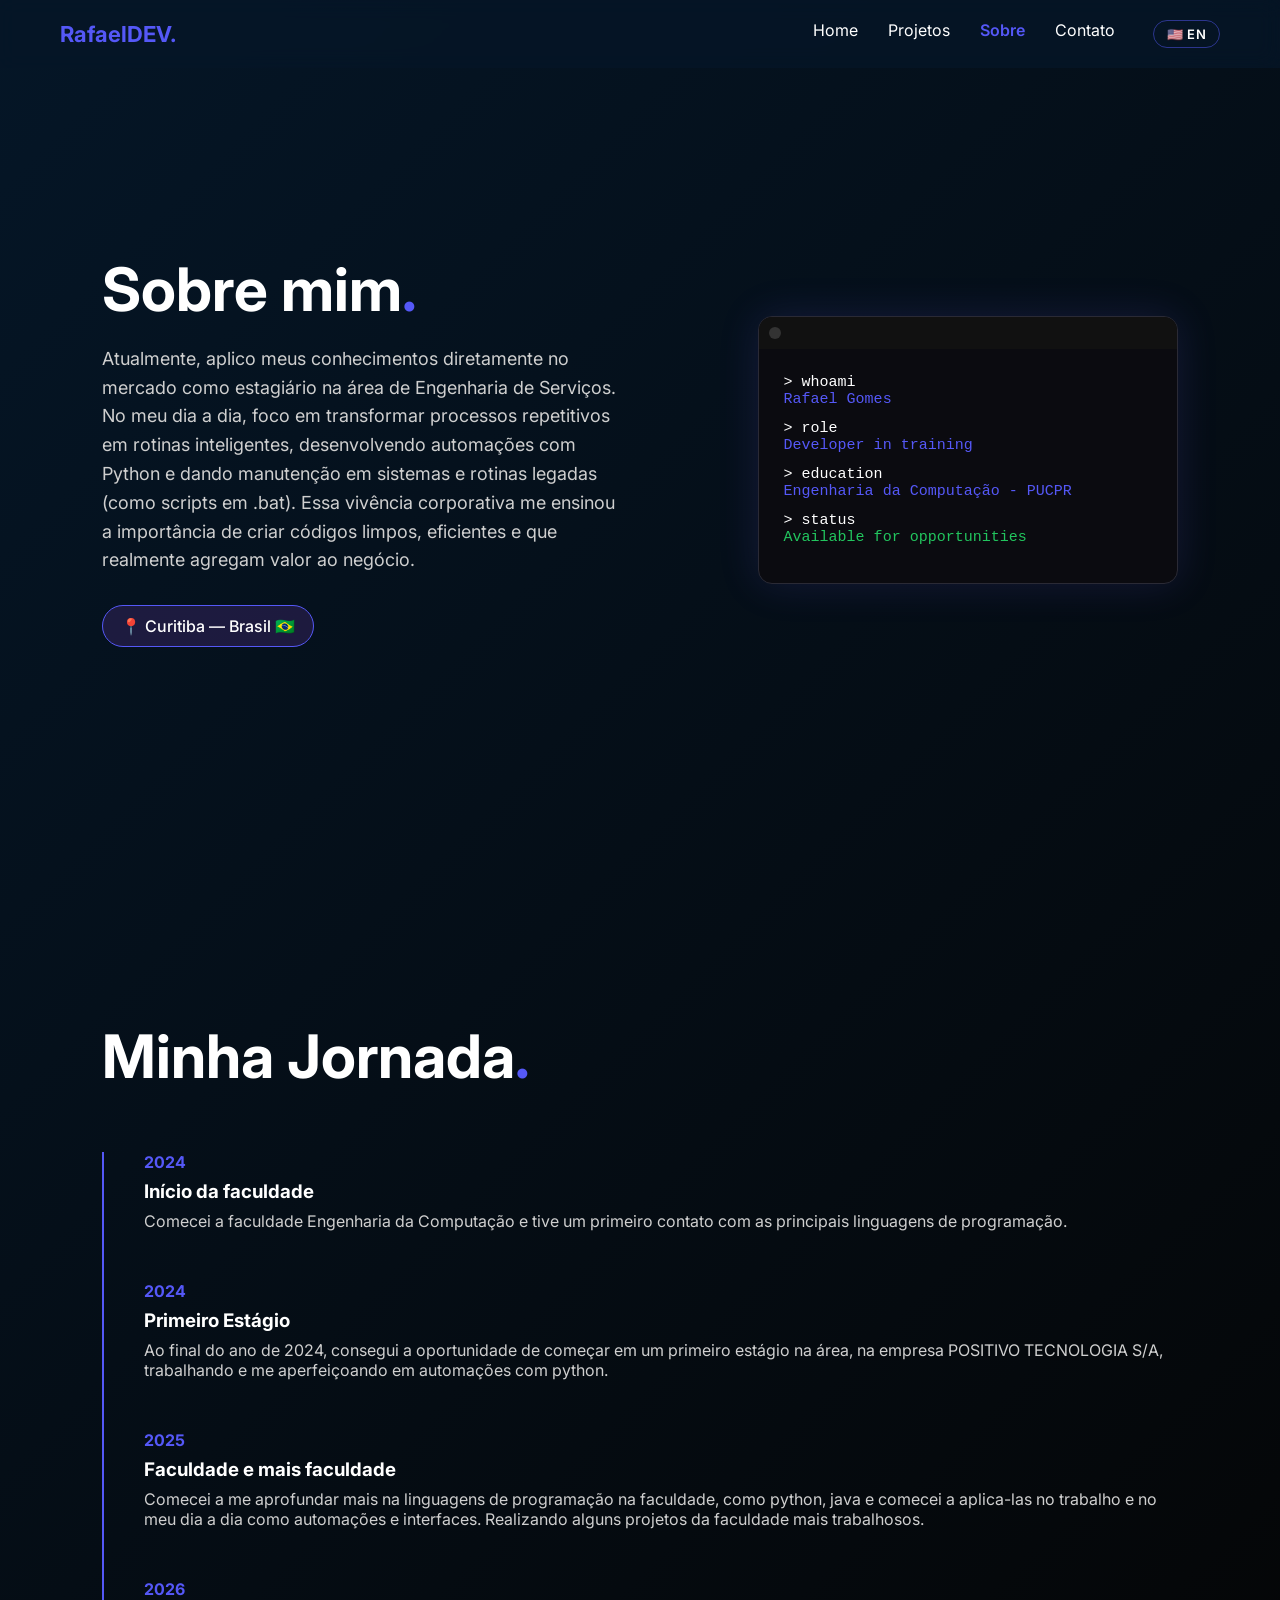
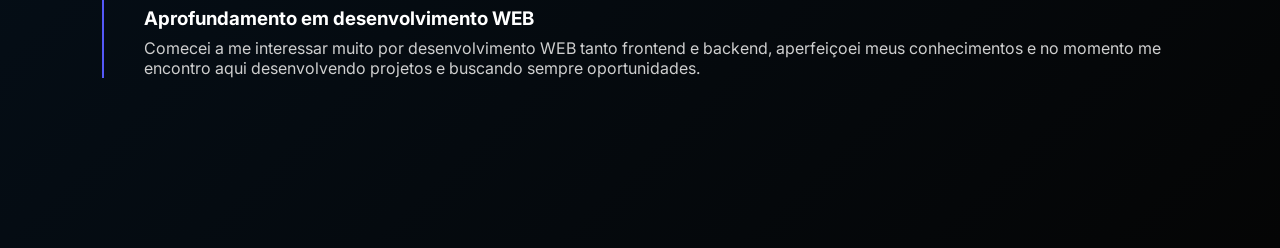
==== about.html @ 9027e3bb "novo design porjetos, tradução, estrutura de arquivos" ====
<!DOCTYPE html>
<html lang="pt-br">

<head>
    <meta charset="UTF-8">
    <meta name="viewport" content="width=device-width, initial-scale=1.0">
    <title>Sobre — Rafael Gomes</title>
    <meta name="description" content="Saiba mais sobre Rafael Gomes: estudante de Engenharia da Computação na PUCPR, estagiário na Positivo Tecnologia e desenvolvedor full stack em formação.">
    <meta property="og:title" content="Sobre — Rafael Gomes">
    <meta property="og:description" content="Saiba mais sobre Rafael Gomes: estudante de Engenharia da Computação na PUCPR, estagiário na Positivo Tecnologia e desenvolvedor full stack em formação.">
    <meta property="og:type" content="website">

    <link rel="icon" type="image/jpeg" href="images/logo.jpeg">
    <link href="https://fonts.googleapis.com/css2?family=Inter:wght@300;500;700&display=swap" rel="stylesheet">

    <link rel="stylesheet" href="css/about.css">
    <script src="js/animations.js" defer></script>
    <script src="js/i18n.js" defer></script>
    <script src="js/navbar.js" defer></script>
</head>

<body class="page-about">

    <nav class="navbar">
        <h1 class="logo"><a href="index.html">RafaelDEV.</a></h1>

        <button class="hamburger" aria-label="Open menu" aria-expanded="false">
            <span></span>
            <span></span>
            <span></span>
        </button>

        <ul class="menu">
            <li><a href="index.html">Home</a></li>
            <li><a href="projects.html">Projetos</a></li>
            <li><a href="about.html">Sobre</a></li>
            <li><a href="contact.html">Contato</a></li>
        </ul>
    </nav>

    <!-- HERO SOBRE -->

    <section class="about-hero">
        <div class="hero-left">

            <h1>Sobre mim<span>.</span></h1>

            <p class="hero-descripition">
                Atualmente, aplico meus conhecimentos diretamente no mercado como estagiário na área de Engenharia de
                Serviços. No meu dia a dia, foco em transformar processos repetitivos em rotinas inteligentes,
                desenvolvendo automações com Python e dando manutenção em sistemas e rotinas legadas (como scripts em
                .bat). Essa vivência corporativa me ensinou a importância de criar códigos limpos, eficientes e que
                realmente agregam valor ao negócio.
            </p>

            <div class="location-badge">
                📍 Curitiba — Brasil 🇧🇷
            </div>

        </div>

        <!-- TERMINAL DEV -->

        <div class="hero-terminal">

            <div class="terminal-header">
                <span><span><span></span></span></span>
            </div>

            <div class="terminal-body">
                <p>> whoami</p>
                <p class="highlight">Rafael Gomes</p>

                <p>> role</p>
                <p class="highlight">Developer in training</p>

                <p>> education</p>
                <p class="highlight">Engenharia da Computação - PUCPR</p>

                <p>> status</p>
                <p class="highlight online">Available for opportunities</p>
            </div>

        </div>
    </section>

    <!-- TIMELINE -->

    <section class="timeline">

        <h2>Minha Jornada<span>.</span></h2>

        <div class="timeline-container">

            <div class="timeline-item">
                <span class="year">2024</span>
                <h3>Início da faculdade</h3>
                <p>Comecei a faculdade Engenharia da Computação e tive um primeiro contato com as principais
                    linguagens
                    de programação.</p>
            </div>

            <div class="timeline-item">
                <span class="year">2024</span>
                <h3>Primeiro Estágio</h3>
                <p>Ao final do ano de 2024, consegui a oportunidade de começar em um primeiro estágio na área, na
                    empresa POSITIVO TECNOLOGIA S/A, trabalhando e me aperfeiçoando em automações com python.</p>
            </div>

            <div class="timeline-item">
                <span class="year">2025</span>
                <h3>Faculdade e mais faculdade</h3>
                <p>Comecei a me aprofundar mais na linguagens de programação na faculdade, como python, java e
                    comecei a aplica-las no trabalho e no meu dia a dia como automações e interfaces. Realizando alguns
                    projetos da faculdade mais trabalhosos.
                </p>
            </div>

            <div class="timeline-item">
                <span class="year">2026</span>
                <h3>Aprofundamento em desenvolvimento WEB </h3>
                <p>Comecei a me interessar muito por desenvolvimento WEB tanto frontend e backend, aperfeiçoei meus
                    conhecimentos
                    e no momento me encontro aqui desenvolvendo projetos e buscando sempre oportunidades.
                </p>
            </div>





        </div>

    </section>




</body>

</html>
---- css/about.css ----
* {
    margin: 0;
    padding: 0;
    box-sizing: border-box;
}

html {
    scroll-behavior: smooth;
    background: #050505;
    opacity: 0;
    transition: opacity 0.45s ease;
}




.page-about {
    font-family: 'Inter', sans-serif;
    background: linear-gradient(135deg, #051627 0%, #050505 100%);
    color: white;
}

/* NAVBAR */

.navbar .logo a {
    color: #5558f7;
    text-decoration: none;
    transition: 0.3s;
}

.navbar .logo a:hover {
    color: #3336ea;
}

.navbar {
    position: fixed;
    top: 0;
    width: 100%;
    padding: 20px 60px;
    display: flex;
    justify-content: space-between;
    align-items: center;
    background: rgba(5, 22, 39, 0.8);
    backdrop-filter: blur(10px);
    z-index: 1000;
}

.logo {
    font-size: 22px;
    font-weight: 700;
    color: #5558f7;
}

.menu {
    list-style: none;
    display: flex;
    gap: 30px;
}

.menu a {
    text-decoration: none;
    color: white;
}

.menu a:hover {
    color: #5558f7;
}

/* HERO SOBRE */

.about-hero {
    display: flex;
    align-items: center;
    justify-content: space-between;
    padding: 140px 8%;
    min-height: 100vh;
    gap: 60px;
}

/* LADO ESQUERDO */

.hero-left {
    max-width: 520px;
}

.hero-left h1 {
    font-size: 60px;
    margin-bottom: 20px;
}

.hero-left span {
    color: #5558f7;
}

.hero-descripition {
    font-size: 18px;
    color: #cfcfcf;
    line-height: 1.6;
    margin-bottom: 30px;
}

.location-badge {
    display: inline-block;
    padding: 10px 18px;
    border-radius: 999px;
    background: rgba(168, 85, 247, 0.15);
    border: 1px solid #5558f7;
    font-weight: 500;
}

/* TERMINAL */

.hero-terminal {
    width: 420px;
    background: #0b0b10;
    border-radius: 14px;
    border: 1px solid #2a2a35;
    box-shadow: 0 0 40px rgba(115, 85, 247, 0.15);
    overflow: hidden;
}

.terminal-header {
    background: #111;
    padding: 10px;
    display: flex;
    gap: 6px;
}

.terminal-header span {
    width: 12px;
    height: 12px;
    border-radius: 50%;
    background: #333;

}

.terminal-body {
    padding: 25px;
    font-family: monospace;
    font-size: 15px;
}

.highlight {
    color: #5558f7;
    margin-bottom: 12px;
}

.online {
    color: #22c55e;
}

/* TIMELINE */

.timeline {
    padding: 120px 8%;

}

.timeline h2 {
    font-size: 60px;
    margin-bottom: 60px;
}

.timeline h2 span {
    color: #5558f7;
}

.timeline-container {
    border-left: 2px solid #5558f7;
    padding-left: 40px;
}

.timeline-item {
    margin-bottom: 50px;
    position: relative;
    list-style: none;
}

.timeline-item::before {
    content: "";
    position: absolute;
    left: -49;
    top: 6px;
    width: 14px;
    height: 14px;
    background: #5558f7;
    border-radius: 50%;
    list-style: none;
    display: none;
}

.year {
    font-weight: 700;
    color: #5558f7;
    list-style: none;

}

.timeline-item h3 {
    margin: 8px 0;
    list-style: none;

}

.timeline-item p {
    color: #cfcfcf;
    list-style: none;

}

/* HAMBURGER */

.hamburger {
  display: none;
  flex-direction: column;
  justify-content: center;
  gap: 5px;
  background: none;
  border: none;
  cursor: pointer;
  padding: 4px;
  z-index: 1100;
}

.hamburger span {
  display: block;
  width: 24px;
  height: 2px;
  background: white;
  border-radius: 2px;
  transition: 0.3s;
}

.hamburger.open span:nth-child(1) { transform: translateY(7px) rotate(45deg); }
.hamburger.open span:nth-child(2) { opacity: 0; }
.hamburger.open span:nth-child(3) { transform: translateY(-7px) rotate(-45deg); }

/* ================= RESPONSIVO SOBRE ================= */

@media (max-width: 900px) {

  .hamburger {
    display: flex;
  }

  .navbar {
    flex-direction: row;
    justify-content: space-between;
    align-items: center;
    padding: 18px 24px;
  }

  .menu {
    display: none;
    position: absolute;
    top: 100%;
    left: 0;
    width: 100%;
    flex-direction: column;
    align-items: center;
    gap: 0;
    background: rgba(5, 22, 39, 0.97);
    backdrop-filter: blur(10px);
    padding: 20px 0;
    border-top: 1px solid #1f1f1f;
  }

  .menu.open {
    display: flex;
  }

  .menu li {
    width: 100%;
    text-align: center;
  }

  .menu a {
    display: block;
    padding: 14px 0;
    font-size: 1.1rem;
  }

  /* Hero Sobre */
  .about-hero {
    flex-direction: column;
    text-align: center;
    padding: 140px 20px 60px;
    min-height: auto;
  }

  .hero-left h1 {
    font-size: 42px;
  }

  .hero-terminal {
    width: 100%;
    max-width: 100%;
  }

  .timeline {
    padding: 60px 20px;
  }
  .timeline h2 {
    font-size: 40px;
    text-align: center;
  }
  .timeline-container {
    border-left: none;
    padding-left: 0;
    text-align: center;
  }
}

@media (max-width: 400px) {
  .hero-left h1 {
    font-size: 32px;
  }
  .timeline h2 {
    font-size: 30px;
  }
  .terminal-body {
    font-size: 13px;
    padding: 18px;
  }
}
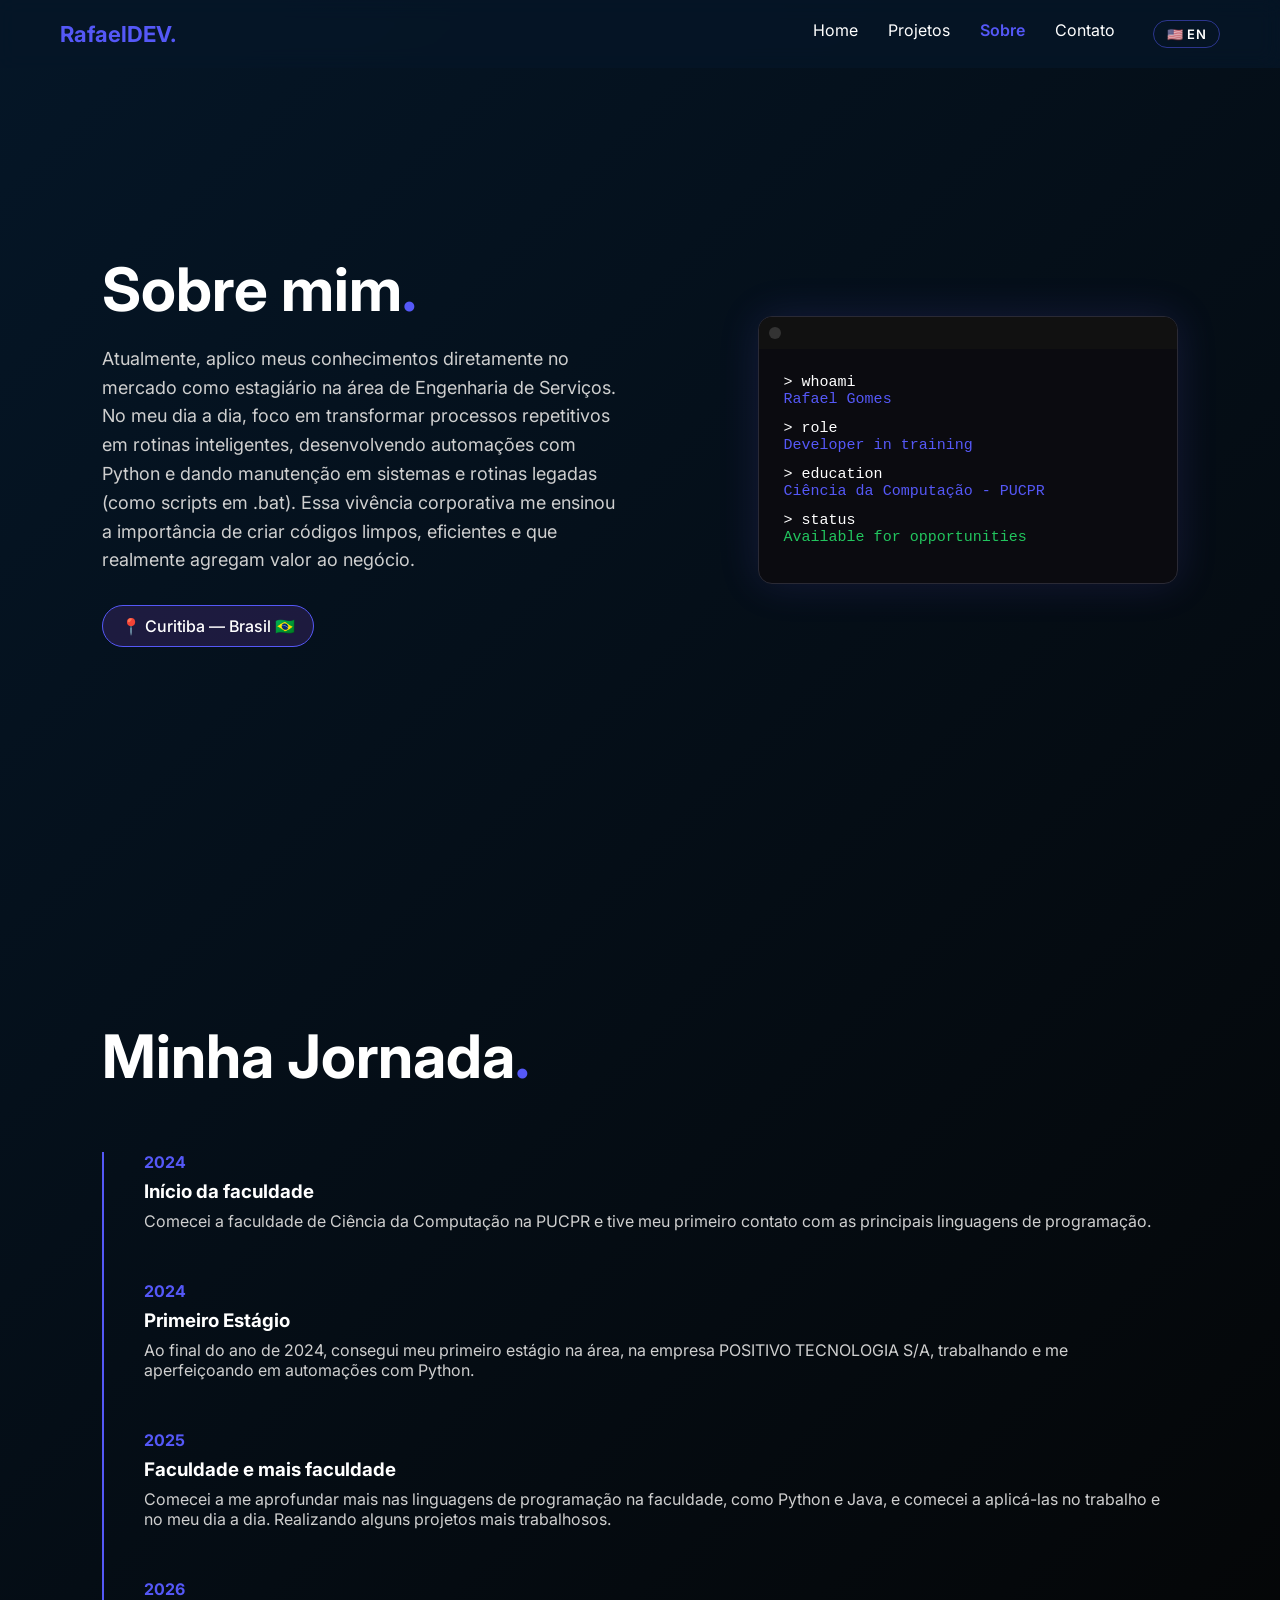
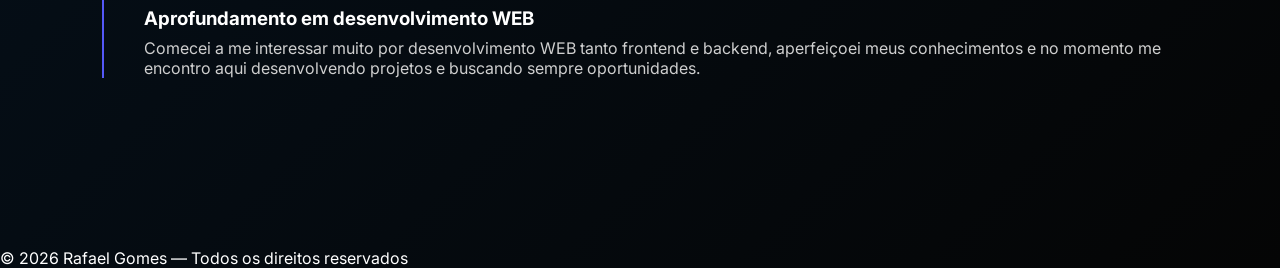
==== commit 52cf289f: "feat: adiciona F1 HUB e BrainHub, corrige curso e expande i18n" ====
--- a/about.html
+++ b/about.html
@@ -5,9 +5,9 @@
     <meta charset="UTF-8">
     <meta name="viewport" content="width=device-width, initial-scale=1.0">
     <title>Sobre — Rafael Gomes</title>
-    <meta name="description" content="Saiba mais sobre Rafael Gomes: estudante de Engenharia da Computação na PUCPR, estagiário na Positivo Tecnologia e desenvolvedor full stack em formação.">
+    <meta name="description" content="Saiba mais sobre Rafael Gomes: estudante de Ciência da Computação na PUCPR, estagiário na Positivo Tecnologia e desenvolvedor full stack em formação.">
     <meta property="og:title" content="Sobre — Rafael Gomes">
-    <meta property="og:description" content="Saiba mais sobre Rafael Gomes: estudante de Engenharia da Computação na PUCPR, estagiário na Positivo Tecnologia e desenvolvedor full stack em formação.">
+    <meta property="og:description" content="Saiba mais sobre Rafael Gomes: estudante de Ciência da Computação na PUCPR, estagiário na Positivo Tecnologia e desenvolvedor full stack em formação.">
     <meta property="og:type" content="website">
 
     <link rel="icon" type="image/jpeg" href="images/logo.jpeg">
@@ -75,7 +75,7 @@
                 <p class="highlight">Developer in training</p>
 
                 <p>> education</p>
-                <p class="highlight">Engenharia da Computação - PUCPR</p>
+                <p class="highlight">Ciência da Computação - PUCPR</p>
 
                 <p>> status</p>
                 <p class="highlight online">Available for opportunities</p>
@@ -95,25 +95,19 @@
             <div class="timeline-item">
                 <span class="year">2024</span>
                 <h3>Início da faculdade</h3>
-                <p>Comecei a faculdade Engenharia da Computação e tive um primeiro contato com as principais
-                    linguagens
-                    de programação.</p>
+                <p>Comecei a faculdade de Ciência da Computação na PUCPR e tive meu primeiro contato com as principais linguagens de programação.</p>
             </div>
 
             <div class="timeline-item">
                 <span class="year">2024</span>
                 <h3>Primeiro Estágio</h3>
-                <p>Ao final do ano de 2024, consegui a oportunidade de começar em um primeiro estágio na área, na
-                    empresa POSITIVO TECNOLOGIA S/A, trabalhando e me aperfeiçoando em automações com python.</p>
+                <p>Ao final do ano de 2024, consegui meu primeiro estágio na área, na empresa POSITIVO TECNOLOGIA S/A, trabalhando e me aperfeiçoando em automações com Python.</p>
             </div>
 
             <div class="timeline-item">
                 <span class="year">2025</span>
                 <h3>Faculdade e mais faculdade</h3>
-                <p>Comecei a me aprofundar mais na linguagens de programação na faculdade, como python, java e
-                    comecei a aplica-las no trabalho e no meu dia a dia como automações e interfaces. Realizando alguns
-                    projetos da faculdade mais trabalhosos.
-                </p>
+                <p>Comecei a me aprofundar mais nas linguagens de programação na faculdade, como Python e Java, e comecei a aplicá-las no trabalho e no meu dia a dia. Realizando alguns projetos mais trabalhosos.</p>
             </div>
 
             <div class="timeline-item">
@@ -133,8 +127,10 @@
 
     </section>
 
-
-
+    <!-- ===== FOOTER ===== -->
+    <footer>
+        <p>© 2026 Rafael Gomes — Todos os direitos reservados</p>
+    </footer>
 
 </body>
 
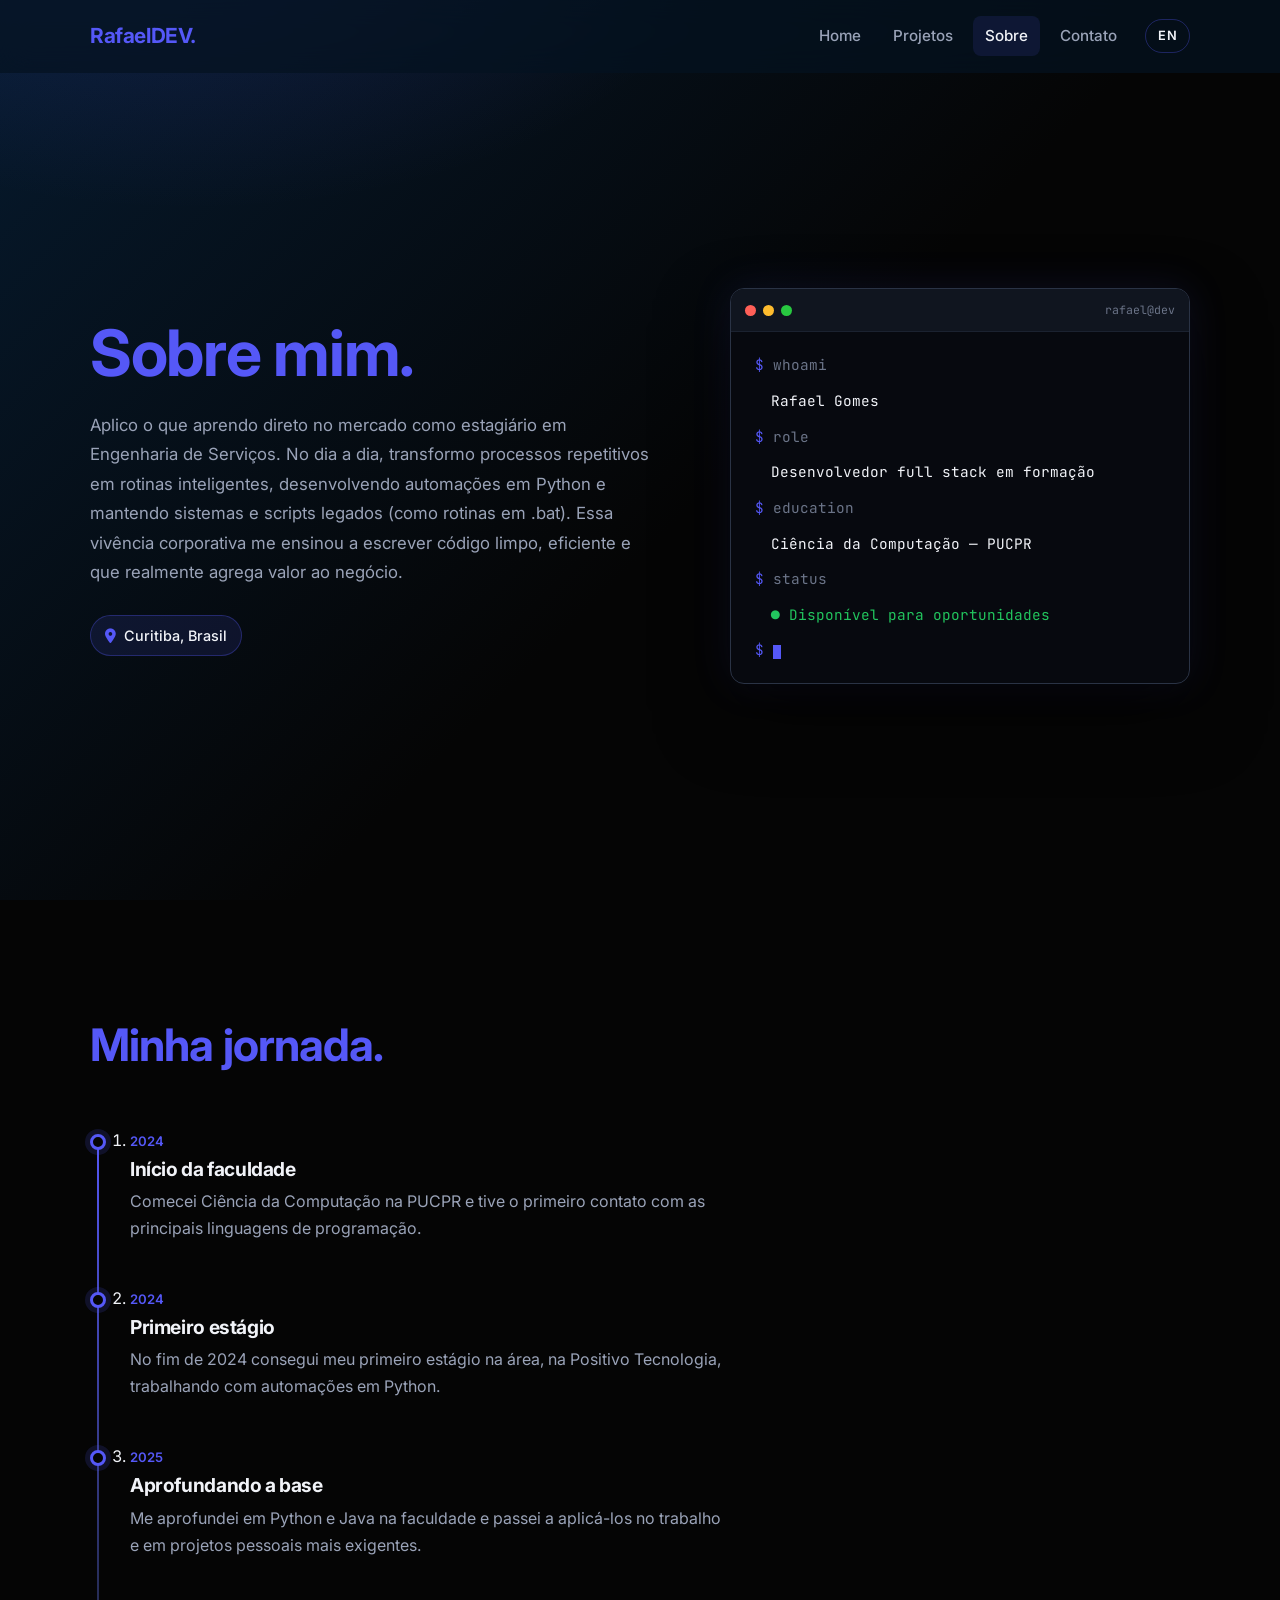
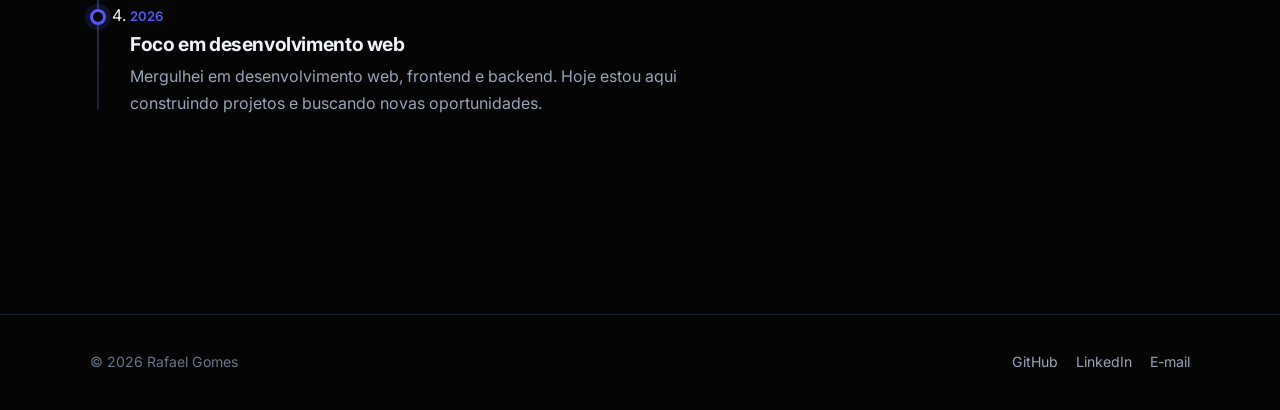
==== commit b7ba07bf: "Refatora portfolio: CSS/JS unificados, i18n e imagens otimizadas" ====
--- a/about.html
+++ b/about.html
@@ -1,137 +1,116 @@
 <!DOCTYPE html>
-<html lang="pt-br">
+<html lang="pt-BR">
+<head>
+  <meta charset="UTF-8">
+  <meta name="viewport" content="width=device-width, initial-scale=1.0">
+  <title>Sobre — Rafael Gomes</title>
+  <meta name="description" content="Quem é Rafael Gomes: estudante de Ciência da Computação na PUCPR, estagiário em Engenharia de Serviços na Positivo Tecnologia e desenvolvedor full stack em formação.">
+  <meta name="theme-color" content="#050505">
+  <link rel="canonical" href="https://rafaelgomes-dev.github.io/portfolio-WEB/about.html">
+  <meta property="og:title" content="Sobre — Rafael Gomes">
+  <meta property="og:description" content="Estudante de Ciência da Computação na PUCPR, estagiário na Positivo Tecnologia e desenvolvedor full stack em formação.">
+  <meta property="og:type" content="website">
+  <meta property="og:image" content="https://rafaelgomes-dev.github.io/portfolio-WEB/images/profile.jpg">
 
-<head>
-    <meta charset="UTF-8">
-    <meta name="viewport" content="width=device-width, initial-scale=1.0">
-    <title>Sobre — Rafael Gomes</title>
-    <meta name="description" content="Saiba mais sobre Rafael Gomes: estudante de Ciência da Computação na PUCPR, estagiário na Positivo Tecnologia e desenvolvedor full stack em formação.">
-    <meta property="og:title" content="Sobre — Rafael Gomes">
-    <meta property="og:description" content="Saiba mais sobre Rafael Gomes: estudante de Ciência da Computação na PUCPR, estagiário na Positivo Tecnologia e desenvolvedor full stack em formação.">
-    <meta property="og:type" content="website">
-
-    <link rel="icon" type="image/jpeg" href="images/logo.jpeg">
-    <link href="https://fonts.googleapis.com/css2?family=Inter:wght@300;500;700&display=swap" rel="stylesheet">
-
-    <link rel="stylesheet" href="css/about.css">
-    <script src="js/animations.js" defer></script>
-    <script src="js/i18n.js" defer></script>
-    <script src="js/navbar.js" defer></script>
+  <link rel="icon" type="image/jpeg" href="images/logo.jpeg">
+  <link rel="preconnect" href="https://fonts.googleapis.com">
+  <link rel="preconnect" href="https://fonts.gstatic.com" crossorigin>
+  <link href="https://fonts.googleapis.com/css2?family=Inter:wght@400;500;600;700&family=JetBrains+Mono:wght@400;500&display=swap" rel="stylesheet">
+  <link rel="stylesheet" href="https://cdnjs.cloudflare.com/ajax/libs/font-awesome/6.5.1/css/all.min.css">
+  <link rel="stylesheet" href="css/base.css">
+  <link rel="stylesheet" href="css/about.css">
+  <script src="js/i18n.js" defer></script>
+  <script src="js/main.js" defer></script>
 </head>
 
-<body class="page-about">
+<body>
 
-    <nav class="navbar">
-        <h1 class="logo"><a href="index.html">RafaelDEV.</a></h1>
+  <header class="site-header">
+    <nav class="navbar container" aria-label="Principal">
+      <a href="index.html" class="logo">RafaelDEV.</a>
 
-        <button class="hamburger" aria-label="Open menu" aria-expanded="false">
-            <span></span>
-            <span></span>
-            <span></span>
-        </button>
+      <button class="hamburger" aria-label="Abrir menu" aria-expanded="false" aria-controls="menu">
+        <span></span><span></span><span></span>
+      </button>
 
-        <ul class="menu">
-            <li><a href="index.html">Home</a></li>
-            <li><a href="projects.html">Projetos</a></li>
-            <li><a href="about.html">Sobre</a></li>
-            <li><a href="contact.html">Contato</a></li>
-        </ul>
+      <ul class="menu" id="menu">
+        <li><a href="index.html" data-i18n="nav.home">Home</a></li>
+        <li><a href="projects.html" data-i18n="nav.projects">Projetos</a></li>
+        <li><a href="about.html" aria-current="page" data-i18n="nav.about">Sobre</a></li>
+        <li><a href="contact.html" data-i18n="nav.contact">Contato</a></li>
+        <li><button class="lang-toggle" id="lang-toggle" aria-label="Alternar idioma">EN</button></li>
+      </ul>
     </nav>
+  </header>
 
-    <!-- HERO SOBRE -->
+  <main>
 
-    <section class="about-hero">
-        <div class="hero-left">
+    <section class="about-hero container">
+      <div class="about-text">
+        <h1><span data-i18n="about.title">Sobre mim</span><span>.</span></h1>
+        <p class="about-desc" data-i18n="about.desc">
+          Aplico o que aprendo direto no mercado como estagiário em Engenharia de Serviços. No dia a dia, transformo processos repetitivos em rotinas inteligentes, desenvolvendo automações em Python e mantendo sistemas e scripts legados (como rotinas em .bat). Essa vivência corporativa me ensinou a escrever código limpo, eficiente e que realmente agrega valor ao negócio.
+        </p>
+        <span class="location"><i class="fa-solid fa-location-dot"></i><span data-i18n="about.location">Curitiba, Brasil</span></span>
+      </div>
 
-            <h1>Sobre mim<span>.</span></h1>
-
-            <p class="hero-descripition">
-                Atualmente, aplico meus conhecimentos diretamente no mercado como estagiário na área de Engenharia de
-                Serviços. No meu dia a dia, foco em transformar processos repetitivos em rotinas inteligentes,
-                desenvolvendo automações com Python e dando manutenção em sistemas e rotinas legadas (como scripts em
-                .bat). Essa vivência corporativa me ensinou a importância de criar códigos limpos, eficientes e que
-                realmente agregam valor ao negócio.
-            </p>
-
-            <div class="location-badge">
-                📍 Curitiba — Brasil 🇧🇷
-            </div>
-
+      <div class="terminal" aria-label="Resumo em formato de terminal">
+        <div class="terminal-bar"><span></span><span></span><span></span><em>rafael@dev</em></div>
+        <div class="terminal-body">
+          <p class="cmd">whoami</p>
+          <p class="out">Rafael Gomes</p>
+          <p class="cmd">role</p>
+          <p class="out" data-i18n="term.role">Desenvolvedor full stack em formação</p>
+          <p class="cmd">education</p>
+          <p class="out" data-i18n="term.education">Ciência da Computação — PUCPR</p>
+          <p class="cmd">status</p>
+          <p class="out ok" data-i18n="term.status">Disponível para oportunidades</p>
+          <p class="cmd cursor"></p>
         </div>
-
-        <!-- TERMINAL DEV -->
-
-        <div class="hero-terminal">
-
-            <div class="terminal-header">
-                <span><span><span></span></span></span>
-            </div>
-
-            <div class="terminal-body">
-                <p>> whoami</p>
-                <p class="highlight">Rafael Gomes</p>
-
-                <p>> role</p>
-                <p class="highlight">Developer in training</p>
-
-                <p>> education</p>
-                <p class="highlight">Ciência da Computação - PUCPR</p>
-
-                <p>> status</p>
-                <p class="highlight online">Available for opportunities</p>
-            </div>
-
-        </div>
+      </div>
     </section>
 
-    <!-- TIMELINE -->
+    <section class="section">
+      <div class="container">
+        <h2 class="section-title"><span data-i18n="journey.title">Minha jornada</span><span>.</span></h2>
 
-    <section class="timeline">
-
-        <h2>Minha Jornada<span>.</span></h2>
-
-        <div class="timeline-container">
-
-            <div class="timeline-item">
-                <span class="year">2024</span>
-                <h3>Início da faculdade</h3>
-                <p>Comecei a faculdade de Ciência da Computação na PUCPR e tive meu primeiro contato com as principais linguagens de programação.</p>
-            </div>
-
-            <div class="timeline-item">
-                <span class="year">2024</span>
-                <h3>Primeiro Estágio</h3>
-                <p>Ao final do ano de 2024, consegui meu primeiro estágio na área, na empresa POSITIVO TECNOLOGIA S/A, trabalhando e me aperfeiçoando em automações com Python.</p>
-            </div>
-
-            <div class="timeline-item">
-                <span class="year">2025</span>
-                <h3>Faculdade e mais faculdade</h3>
-                <p>Comecei a me aprofundar mais nas linguagens de programação na faculdade, como Python e Java, e comecei a aplicá-las no trabalho e no meu dia a dia. Realizando alguns projetos mais trabalhosos.</p>
-            </div>
-
-            <div class="timeline-item">
-                <span class="year">2026</span>
-                <h3>Aprofundamento em desenvolvimento WEB </h3>
-                <p>Comecei a me interessar muito por desenvolvimento WEB tanto frontend e backend, aperfeiçoei meus
-                    conhecimentos
-                    e no momento me encontro aqui desenvolvendo projetos e buscando sempre oportunidades.
-                </p>
-            </div>
-
-
-
-
-
-        </div>
-
+        <ol class="timeline">
+          <li class="timeline-item">
+            <time>2024</time>
+            <h3 data-i18n="tl1.title">Início da faculdade</h3>
+            <p data-i18n="tl1.desc">Comecei Ciência da Computação na PUCPR e tive o primeiro contato com as principais linguagens de programação.</p>
+          </li>
+          <li class="timeline-item">
+            <time>2024</time>
+            <h3 data-i18n="tl2.title">Primeiro estágio</h3>
+            <p data-i18n="tl2.desc">No fim de 2024 consegui meu primeiro estágio na área, na Positivo Tecnologia, trabalhando com automações em Python.</p>
+          </li>
+          <li class="timeline-item">
+            <time>2025</time>
+            <h3 data-i18n="tl3.title">Aprofundando a base</h3>
+            <p data-i18n="tl3.desc">Me aprofundei em Python e Java na faculdade e passei a aplicá-los no trabalho e em projetos pessoais mais exigentes.</p>
+          </li>
+          <li class="timeline-item">
+            <time>2026</time>
+            <h3 data-i18n="tl4.title">Foco em desenvolvimento web</h3>
+            <p data-i18n="tl4.desc">Mergulhei em desenvolvimento web, frontend e backend. Hoje estou aqui construindo projetos e buscando novas oportunidades.</p>
+          </li>
+        </ol>
+      </div>
     </section>
 
-    <!-- ===== FOOTER ===== -->
-    <footer>
-        <p>© 2026 Rafael Gomes — Todos os direitos reservados</p>
-    </footer>
+  </main>
+
+  <footer class="site-footer">
+    <div class="container">
+      <p data-i18n="footer">© 2026 Rafael Gomes</p>
+      <nav aria-label="Rodapé">
+        <a href="https://github.com/RafaelGomes-dev" target="_blank" rel="noopener">GitHub</a>
+        <a href="https://www.linkedin.com/in/rafael-gomes-1b91a6280" target="_blank" rel="noopener">LinkedIn</a>
+        <a href="mailto:rafinhagomes1231@gmail.com">E-mail</a>
+      </nav>
+    </div>
+  </footer>
 
 </body>
-
 </html>
--- a/css/base.css
+++ b/css/base.css
@@ -0,0 +1,467 @@
+:root {
+  --bg: #050505;
+  --bg-top: #061a2e;
+  --surface: #0b0f17;
+  --surface-2: #10151f;
+  --line: #1b2230;
+  --line-strong: #2a3345;
+  --text: #f1f3f8;
+  --muted: #9aa3b8;
+  --faint: #6b7488;
+  --accent: #5558f7;
+  --accent-strong: #3f42e6;
+  --accent-soft: rgba(85, 88, 247, 0.12);
+  --accent-line: rgba(85, 88, 247, 0.32);
+  --ok: #22c55e;
+  --radius-sm: 8px;
+  --radius: 14px;
+  --radius-lg: 20px;
+  --nav-h: 72px;
+  --container: 1100px;
+  --pad: clamp(20px, 5vw, 60px);
+  --font: 'Inter', system-ui, -apple-system, 'Segoe UI', sans-serif;
+  --mono: 'JetBrains Mono', ui-monospace, 'Cascadia Code', Consolas, monospace;
+  --ease: cubic-bezier(0.22, 1, 0.36, 1);
+}
+
+*,
+*::before,
+*::after {
+  margin: 0;
+  padding: 0;
+  box-sizing: border-box;
+}
+
+html {
+  scroll-behavior: smooth;
+  background: var(--bg);
+  -webkit-text-size-adjust: 100%;
+}
+
+html.is-leaving body {
+  opacity: 0;
+}
+
+body {
+  min-height: 100vh;
+  font-family: var(--font);
+  font-size: 16px;
+  line-height: 1.6;
+  color: var(--text);
+  background:
+    radial-gradient(900px 500px at 15% -10%, rgba(85, 88, 247, 0.16), transparent 60%),
+    linear-gradient(135deg, var(--bg-top) 0%, var(--bg) 55%);
+  background-attachment: fixed;
+  -webkit-font-smoothing: antialiased;
+  animation: page-in 0.45s var(--ease) both;
+  transition: opacity 0.3s ease;
+  overflow-x: hidden;
+}
+
+@keyframes page-in {
+  from { opacity: 0; }
+  to { opacity: 1; }
+}
+
+img,
+svg {
+  display: block;
+  max-width: 100%;
+}
+
+a {
+  color: inherit;
+  text-decoration: none;
+}
+
+button {
+  font: inherit;
+  color: inherit;
+  background: none;
+  border: 0;
+  cursor: pointer;
+}
+
+ul {
+  list-style: none;
+}
+
+h1, h2, h3 {
+  line-height: 1.15;
+  letter-spacing: -0.02em;
+  font-weight: 700;
+}
+
+:focus-visible {
+  outline: 2px solid var(--accent);
+  outline-offset: 3px;
+  border-radius: 4px;
+}
+
+::selection {
+  background: var(--accent);
+  color: #fff;
+}
+
+.container {
+  width: min(100% - 2 * var(--pad), var(--container));
+  margin-inline: auto;
+}
+
+.section {
+  padding-block: clamp(72px, 10vw, 120px);
+}
+
+.section-title {
+  font-size: clamp(2rem, 4.2vw, 2.8rem);
+  margin-bottom: clamp(32px, 5vw, 56px);
+}
+
+.section-title span {
+  color: var(--accent);
+}
+
+.section-head {
+  display: flex;
+  align-items: baseline;
+  justify-content: space-between;
+  gap: 16px;
+  flex-wrap: wrap;
+  margin-bottom: clamp(32px, 5vw, 56px);
+}
+
+.section-head .section-title {
+  margin-bottom: 0;
+}
+
+.link-arrow {
+  color: var(--accent);
+  font-weight: 500;
+  font-size: 0.95rem;
+  border-bottom: 1px solid transparent;
+  transition: border-color 0.2s;
+}
+
+.link-arrow:hover {
+  border-color: var(--accent);
+}
+
+.site-header {
+  position: fixed;
+  inset: 0 0 auto 0;
+  z-index: 1000;
+  background: rgba(5, 18, 32, 0.72);
+  backdrop-filter: blur(14px);
+  -webkit-backdrop-filter: blur(14px);
+  border-bottom: 1px solid transparent;
+  transition: border-color 0.25s, box-shadow 0.25s;
+}
+
+.site-header.is-scrolled {
+  border-color: var(--line);
+  box-shadow: 0 8px 30px rgba(0, 0, 0, 0.35);
+}
+
+.navbar {
+  height: var(--nav-h);
+  display: flex;
+  align-items: center;
+  justify-content: space-between;
+  gap: 24px;
+}
+
+.logo {
+  font-size: 1.3rem;
+  font-weight: 700;
+  color: var(--accent);
+  letter-spacing: -0.02em;
+  transition: color 0.2s;
+}
+
+.logo:hover {
+  color: #fff;
+}
+
+.menu {
+  display: flex;
+  align-items: center;
+  gap: 8px;
+}
+
+.menu a {
+  display: inline-block;
+  padding: 8px 12px;
+  border-radius: var(--radius-sm);
+  color: var(--muted);
+  font-weight: 500;
+  font-size: 0.95rem;
+  transition: color 0.2s, background 0.2s;
+}
+
+.menu a:hover {
+  color: var(--text);
+  background: rgba(255, 255, 255, 0.04);
+}
+
+.menu a[aria-current="page"] {
+  color: var(--text);
+  background: var(--accent-soft);
+}
+
+.lang-toggle {
+  margin-left: 8px;
+  padding: 6px 12px;
+  border: 1px solid var(--accent-line);
+  border-radius: 999px;
+  font-size: 0.8rem;
+  font-weight: 600;
+  letter-spacing: 0.03em;
+  color: var(--text);
+  transition: background 0.2s, border-color 0.2s;
+}
+
+.lang-toggle:hover {
+  background: var(--accent);
+  border-color: var(--accent);
+}
+
+.hamburger {
+  display: none;
+  flex-direction: column;
+  justify-content: center;
+  gap: 5px;
+  width: 40px;
+  height: 40px;
+  padding: 8px;
+  border-radius: var(--radius-sm);
+}
+
+.hamburger span {
+  display: block;
+  width: 22px;
+  height: 2px;
+  background: var(--text);
+  border-radius: 2px;
+  transition: transform 0.3s var(--ease), opacity 0.2s;
+}
+
+.hamburger.is-open span:nth-child(1) { transform: translateY(7px) rotate(45deg); }
+.hamburger.is-open span:nth-child(2) { opacity: 0; }
+.hamburger.is-open span:nth-child(3) { transform: translateY(-7px) rotate(-45deg); }
+
+.btn {
+  display: inline-flex;
+  align-items: center;
+  justify-content: center;
+  gap: 8px;
+  padding: 13px 26px;
+  border-radius: var(--radius-sm);
+  background: var(--accent);
+  color: #fff;
+  font-weight: 600;
+  font-size: 0.95rem;
+  line-height: 1;
+  border: 1px solid var(--accent);
+  transition: background 0.2s, border-color 0.2s, transform 0.2s, box-shadow 0.2s;
+}
+
+.btn:hover {
+  background: var(--accent-strong);
+  border-color: var(--accent-strong);
+  transform: translateY(-2px);
+  box-shadow: 0 10px 24px rgba(85, 88, 247, 0.3);
+}
+
+.btn-outline {
+  background: transparent;
+  color: var(--accent);
+}
+
+.btn-outline:hover {
+  background: var(--accent);
+  color: #fff;
+}
+
+.btn-ghost {
+  background: var(--surface-2);
+  border-color: var(--line-strong);
+  color: var(--text);
+}
+
+.btn-ghost:hover {
+  background: var(--accent);
+  border-color: var(--accent);
+  box-shadow: none;
+}
+
+.btn-sm {
+  padding: 9px 16px;
+  font-size: 0.85rem;
+}
+
+.btn-lg {
+  padding: 16px 34px;
+  font-size: 1rem;
+  border-radius: 10px;
+}
+
+.btn[aria-disabled="true"] {
+  opacity: 0.5;
+  cursor: not-allowed;
+  pointer-events: none;
+}
+
+.tags {
+  display: flex;
+  flex-wrap: wrap;
+  gap: 6px;
+}
+
+.tags span {
+  font-size: 0.74rem;
+  font-weight: 600;
+  color: var(--accent);
+  background: var(--accent-soft);
+  border: 1px solid var(--accent-line);
+  padding: 3px 10px;
+  border-radius: 999px;
+}
+
+.status-pill {
+  display: inline-flex;
+  align-items: center;
+  gap: 8px;
+  padding: 6px 12px;
+  border-radius: 999px;
+  border: 1px solid var(--line-strong);
+  background: rgba(255, 255, 255, 0.03);
+  font-size: 0.82rem;
+  font-weight: 500;
+  color: var(--muted);
+}
+
+.status-pill::before {
+  content: '';
+  width: 8px;
+  height: 8px;
+  border-radius: 50%;
+  background: var(--ok);
+  box-shadow: 0 0 0 4px rgba(34, 197, 94, 0.18);
+}
+
+.photo-ring {
+  width: var(--ring, 320px);
+  height: var(--ring, 320px);
+  padding: 8px;
+  border-radius: 50%;
+  border: 2px solid var(--accent);
+  box-shadow: 0 0 60px rgba(85, 88, 247, 0.28);
+  position: relative;
+}
+
+.photo-ring img {
+  width: 100%;
+  height: 100%;
+  object-fit: cover;
+  border-radius: 50%;
+}
+
+.site-footer {
+  border-top: 1px solid var(--line);
+  padding: 36px 0;
+  margin-top: clamp(40px, 6vw, 80px);
+}
+
+.site-footer .container {
+  display: flex;
+  justify-content: space-between;
+  align-items: center;
+  gap: 16px;
+  flex-wrap: wrap;
+  color: var(--faint);
+  font-size: 0.88rem;
+}
+
+.site-footer nav {
+  display: flex;
+  gap: 18px;
+}
+
+.site-footer nav a {
+  color: var(--muted);
+  transition: color 0.2s;
+}
+
+.site-footer nav a:hover {
+  color: var(--text);
+}
+
+.reveal {
+  opacity: 0;
+  transform: translateY(24px);
+  transition: opacity 0.6s var(--ease), transform 0.6s var(--ease);
+}
+
+.reveal.is-visible {
+  opacity: 1;
+  transform: none;
+}
+
+@media (max-width: 900px) {
+  .hamburger {
+    display: flex;
+  }
+
+  .menu {
+    position: absolute;
+    top: var(--nav-h);
+    left: 0;
+    right: 0;
+    display: none;
+    flex-direction: column;
+    align-items: stretch;
+    gap: 4px;
+    padding: 12px var(--pad) 20px;
+    background: rgba(5, 18, 32, 0.96);
+    backdrop-filter: blur(14px);
+    border-bottom: 1px solid var(--line);
+  }
+
+  .menu.is-open {
+    display: flex;
+  }
+
+  .menu a {
+    display: block;
+    padding: 14px 12px;
+    font-size: 1.05rem;
+  }
+
+  .lang-toggle {
+    margin: 8px 12px 0;
+    align-self: flex-start;
+  }
+}
+
+@media (prefers-reduced-motion: reduce) {
+  html {
+    scroll-behavior: auto;
+  }
+
+  body {
+    animation: none;
+  }
+
+  .reveal {
+    opacity: 1;
+    transform: none;
+    transition: none;
+  }
+
+  *,
+  *::before,
+  *::after {
+    transition-duration: 0.01ms !important;
+    animation-duration: 0.01ms !important;
+  }
+}
--- a/css/about.css
+++ b/css/about.css
@@ -1,325 +1,208 @@
-* {
-    margin: 0;
-    padding: 0;
-    box-sizing: border-box;
-}
-
-html {
-    scroll-behavior: smooth;
-    background: #050505;
-    opacity: 0;
-    transition: opacity 0.45s ease;
-}
-
-
-
-
-.page-about {
-    font-family: 'Inter', sans-serif;
-    background: linear-gradient(135deg, #051627 0%, #050505 100%);
-    color: white;
-}
-
-/* NAVBAR */
-
-.navbar .logo a {
-    color: #5558f7;
-    text-decoration: none;
-    transition: 0.3s;
-}
-
-.navbar .logo a:hover {
-    color: #3336ea;
-}
-
-.navbar {
-    position: fixed;
-    top: 0;
-    width: 100%;
-    padding: 20px 60px;
-    display: flex;
-    justify-content: space-between;
-    align-items: center;
-    background: rgba(5, 22, 39, 0.8);
-    backdrop-filter: blur(10px);
-    z-index: 1000;
-}
-
-.logo {
-    font-size: 22px;
-    font-weight: 700;
-    color: #5558f7;
-}
-
-.menu {
-    list-style: none;
-    display: flex;
-    gap: 30px;
-}
-
-.menu a {
-    text-decoration: none;
-    color: white;
-}
-
-.menu a:hover {
-    color: #5558f7;
-}
-
-/* HERO SOBRE */
-
 .about-hero {
-    display: flex;
-    align-items: center;
-    justify-content: space-between;
-    padding: 140px 8%;
-    min-height: 100vh;
-    gap: 60px;
-}
-
-/* LADO ESQUERDO */
-
-.hero-left {
-    max-width: 520px;
-}
-
-.hero-left h1 {
-    font-size: 60px;
-    margin-bottom: 20px;
-}
-
-.hero-left span {
-    color: #5558f7;
-}
-
-.hero-descripition {
-    font-size: 18px;
-    color: #cfcfcf;
-    line-height: 1.6;
-    margin-bottom: 30px;
-}
-
-.location-badge {
-    display: inline-block;
-    padding: 10px 18px;
-    border-radius: 999px;
-    background: rgba(168, 85, 247, 0.15);
-    border: 1px solid #5558f7;
-    font-weight: 500;
-}
-
-/* TERMINAL */
-
-.hero-terminal {
-    width: 420px;
-    background: #0b0b10;
-    border-radius: 14px;
-    border: 1px solid #2a2a35;
-    box-shadow: 0 0 40px rgba(115, 85, 247, 0.15);
-    overflow: hidden;
-}
-
-.terminal-header {
-    background: #111;
-    padding: 10px;
-    display: flex;
-    gap: 6px;
-}
-
-.terminal-header span {
-    width: 12px;
-    height: 12px;
-    border-radius: 50%;
-    background: #333;
-
+  min-height: 100vh;
+  padding-top: var(--nav-h);
+  display: grid;
+  grid-template-columns: 1.1fr 0.9fr;
+  align-items: center;
+  gap: clamp(32px, 6vw, 80px);
+}
+
+.about-text h1 {
+  font-size: clamp(2.6rem, 6vw, 4rem);
+  margin-bottom: 22px;
+}
+
+.about-text h1 span {
+  color: var(--accent);
+}
+
+.about-desc {
+  font-size: 1.05rem;
+  color: var(--muted);
+  line-height: 1.75;
+  margin-bottom: 28px;
+  max-width: 560px;
+}
+
+.location {
+  display: inline-flex;
+  align-items: center;
+  gap: 8px;
+  padding: 8px 14px;
+  border-radius: 999px;
+  border: 1px solid var(--accent-line);
+  background: var(--accent-soft);
+  font-size: 0.9rem;
+  font-weight: 500;
+}
+
+.location i {
+  color: var(--accent);
+}
+
+.terminal {
+  width: 100%;
+  max-width: 460px;
+  margin-inline: auto;
+  background: #07090f;
+  border: 1px solid var(--line-strong);
+  border-radius: var(--radius);
+  box-shadow: 0 30px 70px rgba(0, 0, 0, 0.55), 0 0 40px rgba(85, 88, 247, 0.12);
+  overflow: hidden;
+}
+
+.terminal-bar {
+  display: flex;
+  align-items: center;
+  gap: 7px;
+  padding: 12px 14px;
+  background: var(--surface-2);
+  border-bottom: 1px solid var(--line);
+}
+
+.terminal-bar span {
+  width: 11px;
+  height: 11px;
+  border-radius: 50%;
+  background: var(--line-strong);
+}
+
+.terminal-bar span:nth-child(1) { background: #ff5f57; }
+.terminal-bar span:nth-child(2) { background: #febc2e; }
+.terminal-bar span:nth-child(3) { background: #28c840; }
+
+.terminal-bar em {
+  margin-left: auto;
+  font-family: var(--mono);
+  font-style: normal;
+  font-size: 0.72rem;
+  color: var(--faint);
 }
 
 .terminal-body {
-    padding: 25px;
-    font-family: monospace;
-    font-size: 15px;
-}
-
-.highlight {
-    color: #5558f7;
-    margin-bottom: 12px;
-}
-
-.online {
-    color: #22c55e;
-}
-
-/* TIMELINE */
+  padding: 22px 24px;
+  font-family: var(--mono);
+  font-size: 0.9rem;
+  line-height: 1.5;
+  display: grid;
+  gap: 14px;
+}
+
+.terminal-body .cmd {
+  color: var(--faint);
+}
+
+.terminal-body .cmd::before {
+  content: '$ ';
+  color: var(--accent);
+}
+
+.terminal-body .out {
+  color: var(--text);
+  padding-left: 16px;
+}
+
+.terminal-body .out.ok {
+  color: var(--ok);
+}
+
+.terminal-body .out.ok::before {
+  content: '● ';
+}
+
+.terminal-body .cursor::after {
+  content: '';
+  display: inline-block;
+  width: 8px;
+  height: 1em;
+  vertical-align: text-bottom;
+  background: var(--accent);
+  animation: blink 1s steps(2) infinite;
+}
+
+@keyframes blink {
+  to { opacity: 0; }
+}
 
 .timeline {
-    padding: 120px 8%;
-
-}
-
-.timeline h2 {
-    font-size: 60px;
-    margin-bottom: 60px;
-}
-
-.timeline h2 span {
-    color: #5558f7;
-}
-
-.timeline-container {
-    border-left: 2px solid #5558f7;
-    padding-left: 40px;
+  position: relative;
+  max-width: 760px;
+  padding-left: 40px;
+}
+
+.timeline::before {
+  content: '';
+  position: absolute;
+  left: 7px;
+  top: 8px;
+  bottom: 8px;
+  width: 2px;
+  background: linear-gradient(to bottom, var(--accent), var(--line));
 }
 
 .timeline-item {
-    margin-bottom: 50px;
-    position: relative;
-    list-style: none;
+  position: relative;
+  padding-bottom: 44px;
+}
+
+.timeline-item:last-child {
+  padding-bottom: 0;
 }
 
 .timeline-item::before {
-    content: "";
-    position: absolute;
-    left: -49;
-    top: 6px;
-    width: 14px;
-    height: 14px;
-    background: #5558f7;
-    border-radius: 50%;
-    list-style: none;
-    display: none;
-}
-
-.year {
-    font-weight: 700;
-    color: #5558f7;
-    list-style: none;
-
+  content: '';
+  position: absolute;
+  left: -40px;
+  top: 6px;
+  width: 16px;
+  height: 16px;
+  border-radius: 50%;
+  background: var(--bg);
+  border: 3px solid var(--accent);
+  box-shadow: 0 0 0 5px rgba(85, 88, 247, 0.15);
+}
+
+.timeline-item time {
+  display: inline-block;
+  font-size: 0.82rem;
+  font-weight: 600;
+  color: var(--accent);
+  margin-bottom: 6px;
 }
 
 .timeline-item h3 {
-    margin: 8px 0;
-    list-style: none;
-
+  font-size: 1.2rem;
+  margin-bottom: 8px;
 }
 
 .timeline-item p {
-    color: #cfcfcf;
-    list-style: none;
-
-}
-
-/* HAMBURGER */
-
-.hamburger {
-  display: none;
-  flex-direction: column;
-  justify-content: center;
-  gap: 5px;
-  background: none;
-  border: none;
-  cursor: pointer;
-  padding: 4px;
-  z-index: 1100;
-}
-
-.hamburger span {
-  display: block;
-  width: 24px;
-  height: 2px;
-  background: white;
-  border-radius: 2px;
-  transition: 0.3s;
-}
-
-.hamburger.open span:nth-child(1) { transform: translateY(7px) rotate(45deg); }
-.hamburger.open span:nth-child(2) { opacity: 0; }
-.hamburger.open span:nth-child(3) { transform: translateY(-7px) rotate(-45deg); }
-
-/* ================= RESPONSIVO SOBRE ================= */
+  color: var(--muted);
+  line-height: 1.7;
+  max-width: 600px;
+}
 
 @media (max-width: 900px) {
-
-  .hamburger {
-    display: flex;
-  }
-
-  .navbar {
-    flex-direction: row;
-    justify-content: space-between;
-    align-items: center;
-    padding: 18px 24px;
-  }
-
-  .menu {
-    display: none;
-    position: absolute;
-    top: 100%;
-    left: 0;
-    width: 100%;
-    flex-direction: column;
-    align-items: center;
-    gap: 0;
-    background: rgba(5, 22, 39, 0.97);
-    backdrop-filter: blur(10px);
-    padding: 20px 0;
-    border-top: 1px solid #1f1f1f;
-  }
-
-  .menu.open {
-    display: flex;
-  }
-
-  .menu li {
-    width: 100%;
+  .about-hero {
+    grid-template-columns: 1fr;
+    min-height: auto;
+    padding-top: calc(var(--nav-h) + 40px);
+    padding-bottom: 40px;
     text-align: center;
   }
 
-  .menu a {
-    display: block;
-    padding: 14px 0;
-    font-size: 1.1rem;
-  }
-
-  /* Hero Sobre */
-  .about-hero {
-    flex-direction: column;
-    text-align: center;
-    padding: 140px 20px 60px;
-    min-height: auto;
-  }
-
-  .hero-left h1 {
-    font-size: 42px;
-  }
-
-  .hero-terminal {
-    width: 100%;
-    max-width: 100%;
+  .about-desc {
+    margin-inline: auto;
+  }
+
+  .terminal {
+    text-align: left;
   }
 
   .timeline {
-    padding: 60px 20px;
-  }
-  .timeline h2 {
-    font-size: 40px;
-    text-align: center;
-  }
-  .timeline-container {
-    border-left: none;
-    padding-left: 0;
-    text-align: center;
-  }
-}
-
-@media (max-width: 400px) {
-  .hero-left h1 {
-    font-size: 32px;
-  }
-  .timeline h2 {
-    font-size: 30px;
-  }
-  .terminal-body {
-    font-size: 13px;
-    padding: 18px;
-  }
-}
+    padding-left: 32px;
+  }
+
+  .timeline-item::before {
+    left: -32px;
+  }
+}
